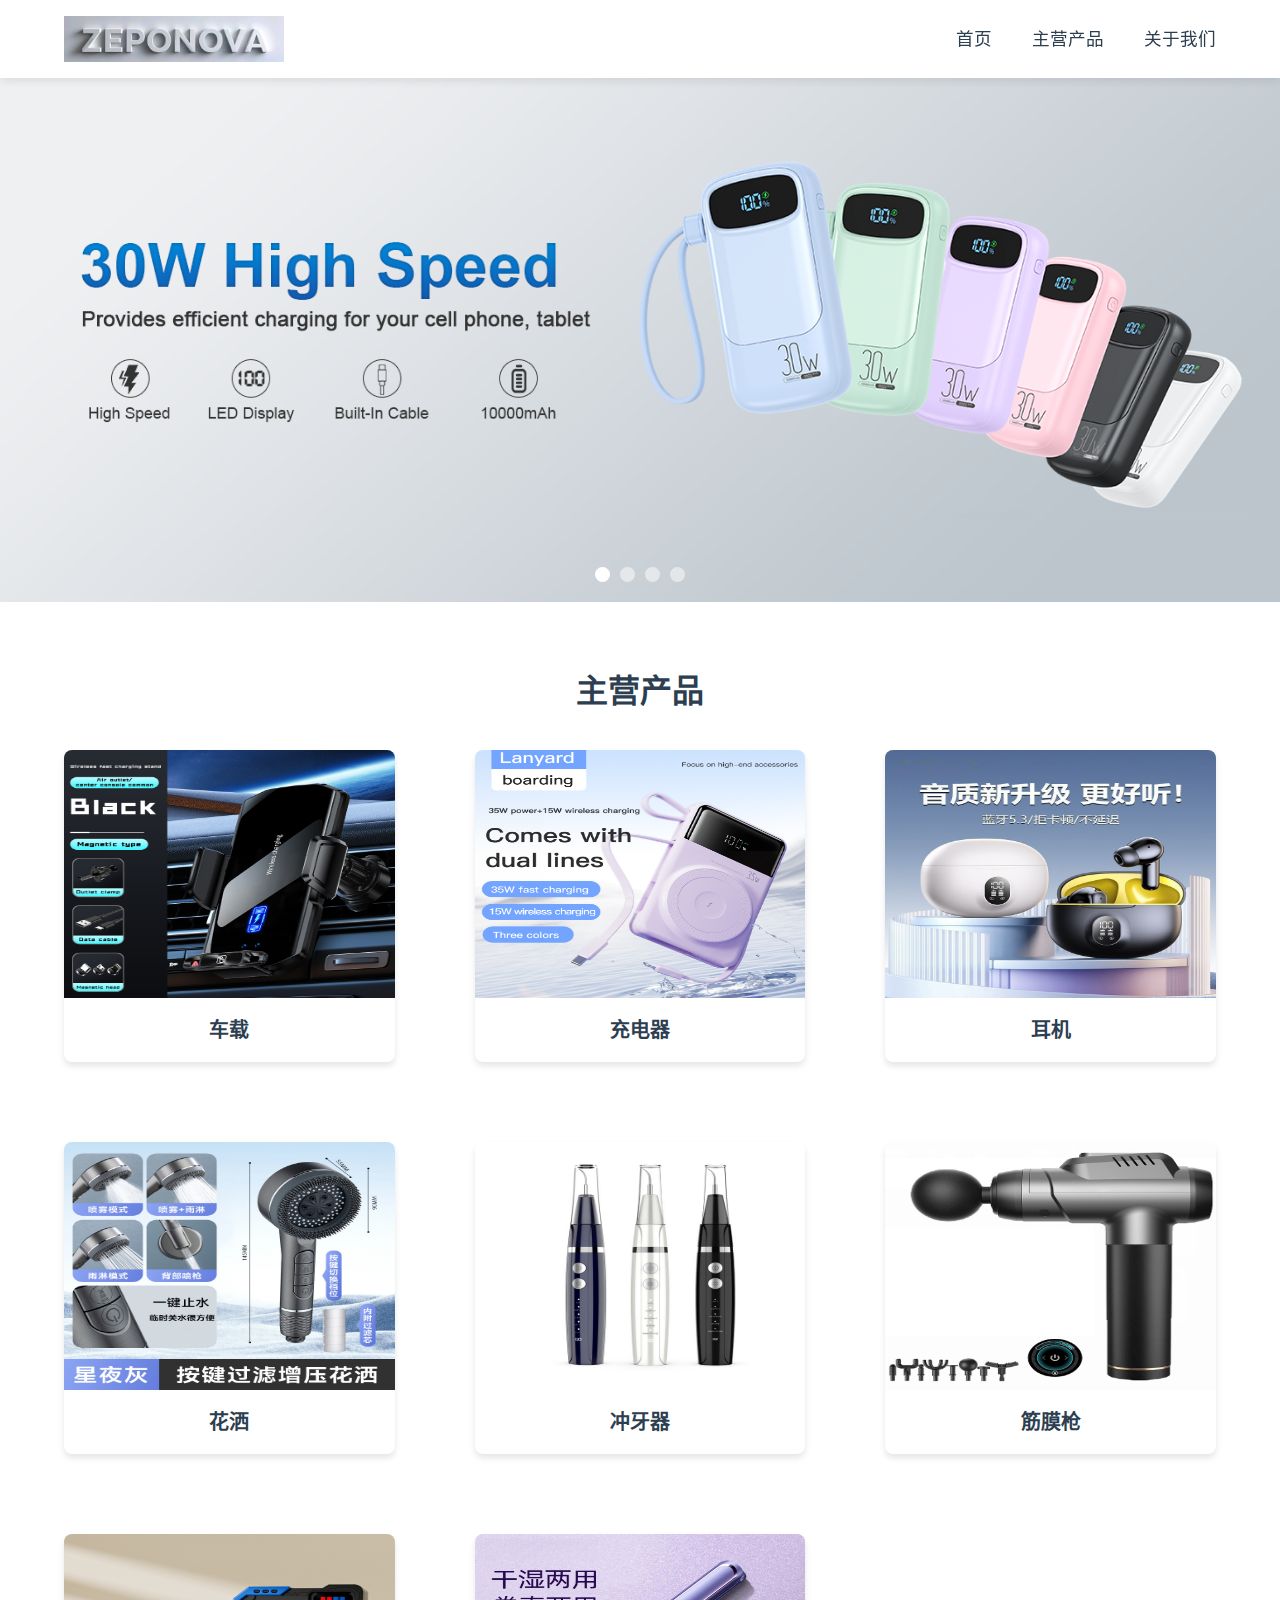
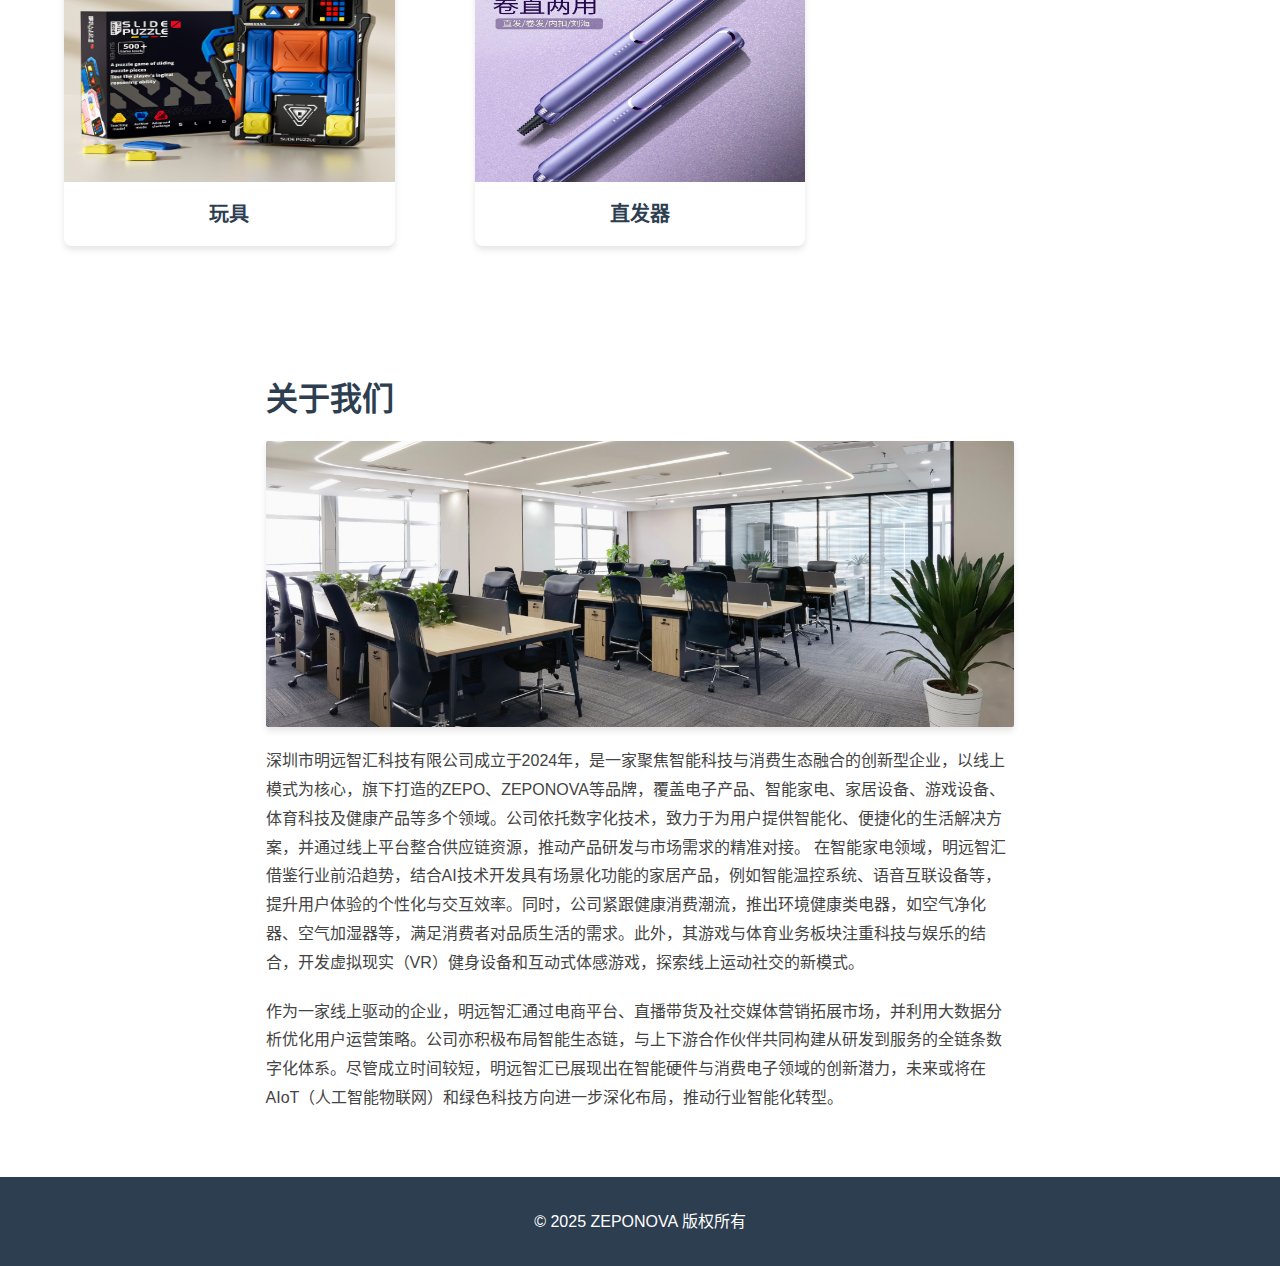
==== index.html @ fa23d210 "first commit" ====
<!DOCTYPE html>
<html lang="zh-CN">

<head>
    <meta charset="UTF-8">
    <meta name="viewport" content="width=device-width, initial-scale=1.0">
    <title>ZEPONOVA - 首页</title>
    <style>
        /* 基础样式重置 */
        * {
            margin: 0;
            padding: 0;
            box-sizing: border-box;
        }

        body {
            font-family: 'Segoe UI', Arial, sans-serif;
            line-height: 1.6;
        }

        /* 导航栏 */
        .navbar {
            padding: 1rem 5%;
            display: flex;
            justify-content: space-between;
            align-items: center;
            background: #f8f9fa;
        }

        .logo {
            width: 220px;
            /* 设置logo容器的宽度 */
            height: auto;
            /* 高度自适应 */
        }

        .logo img {
            width: 100%;
            /* 图片宽度填满容器 */
            height: auto;
            /* 高度自适应，保持图片比例 */
            display: block;
            /* 防止图片下方出现间隙 */
        }

        /* 轮播图 */
        .carousel {
            width: 100vw;
            height: calc(100vw / 2.44);
            /* 2.44:1 宽高比 */
            max-height: 80vh;
            /* 防止在超大屏幕上过高 */
            position: relative;
            overflow: hidden;
        }

        .carousel-item {
            position: absolute;
            width: 100%;
            height: 100%;
            opacity: 0;
            transition: opacity 1s ease;
        }

        .carousel-item img {
            width: 100%;
            height: 100%;
            object-fit: cover;
            object-position: center;
        }

        .carousel-item.active {
            opacity: 1;
        }

        .carousel-indicators {
            position: absolute;
            bottom: 20px;
            left: 50%;
            transform: translateX(-50%);
            display: flex;
            gap: 10px;
        }

        .indicator {
            width: 15px;
            height: 15px;
            border-radius: 50%;
            background: rgba(255, 255, 255, 0.5);
            cursor: pointer;
        }

        .indicator.active {
            background: white;
        }

        /* 商品分类 */
        .products {
            padding: 4rem 5%;
        }

        .tab-control {
            display: flex;
            gap: 2rem;
            margin-bottom: 2rem;
        }

        .tab-btn {
            padding: 0.8rem 2rem;
            background: #ecf0f1;
            border: none;
            cursor: pointer;
            border-radius: 4px;
        }

        .tab-btn.active {
            background: #3498db;
            color: white;
        }

        .products {
            padding: 4rem 5%;
            text-align: center;
        }

        .section-title {
            font-size: 2rem;
            color: #2c3e50;
            margin-bottom: 2rem;
            font-weight: 600;
        }

        .product-grid {
            display: grid;
            grid-template-columns: repeat(auto-fit, minmax(250px, 1fr));
            gap: 5rem;
            max-width: 1200px;
            margin: 0 auto;
        }

        .product-card {
            text-decoration: none;
            color: inherit;
            background: #ffffff;
            border-radius: 8px;
            overflow: hidden;
            box-shadow: 0 4px 6px rgba(0, 0, 0, 0.1);
            transition: transform 0.3s ease, box-shadow 0.3s ease;
            display: flex;
            flex-direction: column;
            height: 100%;
            /* 确保每一项高度一致 */
        }

        .product-card:hover {
            transform: translateY(-5px);
            box-shadow: 0 6px 12px rgba(0, 0, 0, 0.15);
        }

        .product-img {
            width: 100%;
            height: 0;
            padding-top: 75%;
            /* 4:3 宽高比 */
            background: #ffffff;
            /* 白边背景色 */
            position: relative;
            overflow: hidden;
        }

        .product-img img {
            position: absolute;
            top: 0;
            left: 0;
            width: 100%;
            height: 100%;
            object-fit: fill;
            /* 完整展示图片 */
        }

        .product-title {
            font-size: 1.25rem;
            margin: 1rem;
            color: #2c3e50;
            flex-grow: 1;
            /* 确保文字部分高度一致 */
            display: flex;
            align-items: center;
            justify-content: center;
        }

        /* 公司介绍 */
        .about {
            padding: 4rem 5%;
            background: #fff;
        }

        .about-content {
            align-items: center;
            gap: 3rem;
            max-width: 65%;
            margin: 0 auto;
        }

        .about h2 {
            font-size: 2rem;
            color: #2c3e50;
            margin-bottom: 1rem;
        }

        .about-img {
            border-radius: 2px;
            overflow: hidden;
            box-shadow: 0 4px 6px rgba(0, 0, 0, 0.1);
        }

        .about-img img {
            width: 100%;
            height: auto;
            display: block;
        }

        .about-text {
            flex: 1;
        }

        .about-text p {
            font-size: 1rem;
            color: #444;
            line-height: 1.8;
            margin-top: 20px;
        }

        /* 响应式设计 */
        @media (max-width: 768px) {
            .about-content {
                flex-direction: column;
            }

            .about-img {
                width: 100%;
            }
        }

        /* 底部 */
        footer {
            background: #2c3e50;
            color: white;
            text-align: center;
            padding: 2rem;
        }

        /* 修改后的导航栏样式 */
        .navbar {
            padding: 1rem 5%;
            display: flex;
            justify-content: space-between;
            align-items: center;
            background: #ffffff;
            box-shadow: 0 2px 10px rgba(0, 0, 0, 0.1);
            position: sticky;
            top: 0;
            z-index: 1000;
        }

        .nav-links {
            display: flex;
            gap: 2.5rem;
        }

        .nav-links a {
            color: #2c3e50;
            text-decoration: none;
            font-weight: 500;
            font-size: 1.1rem;
            position: relative;
            padding: 0.5rem 0;
            transition: all 0.3s ease;
        }

        /* 悬停效果 */
        .nav-links a::after {
            content: '';
            position: absolute;
            width: 0;
            height: 2px;
            background: #3498db;
            bottom: 0;
            left: 0;
            transition: width 0.3s ease;
        }

        .nav-links a:hover {
            color: #3498db;
        }

        .nav-links a:hover::after {
            width: 100%;
        }

        /* 当前页面指示 */
        /* .nav-links a.active {
            color: #3498db;
        }

        .nav-links a.active::after {
            width: 100%;
        } */
    </style>
</head>

<body>
    <!-- 导航栏 -->
    <nav class="navbar">
        <!-- 替换为图片logo -->
        <div class="logo">
            <img src="./res/images/logo1.jpg" alt="公司Logo">
        </div>
        <div class="nav-links">
            <a href="#">首页</a>
            <a href="#products">主营产品</a>
            <a href="#about">关于我们</a>
        </div>
    </nav>

    <!-- 轮播图 -->
    <section class="carousel">
        <div class="carousel-item active">
            <img src="./res/images/banner/1.png" alt="轮播图1">
        </div>
        <div class="carousel-item">
            <img src="./res/images/banner/2.png" alt="轮播图2">
        </div>
        <div class="carousel-item">
            <img src="./res/images/banner/3.png" alt="轮播图3">
        </div>
        <div class="carousel-item">
            <img src="./res/images/banner/4.png" alt="轮播图3">
        </div>
        <div class="carousel-indicators">
            <div class="indicator active"></div>
            <div class="indicator"></div>
            <div class="indicator"></div>
            <div class="indicator"></div>
        </div>
    </section>

    <!-- 商品分类部分 -->
    <section class="products" id="products">
        <h2 class="section-title">主营产品</h2>
        <div class="product-grid">
            <!-- 单个商品分类项 -->
            <a href="javascript:void()" class="product-card">
                <div class="product-img">
                    <img src="./res/images/01/1.jpg" alt="分类1">
                </div>
                <h3 class="product-title">车载</h3>
            </a>

            <a href="javascript:void()" class="product-card">
                <div class="product-img">
                    <img src="./res/images/02/1.jpg" alt="分类2">
                </div>
                <h3 class="product-title">充电器</h3>
            </a>
            <a href="javascript:void()" class="product-card">
                <div class="product-img">
                    <img src="./res/images/03/1.jpg" alt="分类3">
                </div>
                <h3 class="product-title">耳机</h3>
            </a>
            <a href="javascript:void()" class="product-card">
                <div class="product-img">
                    <img src="./res/images/04/1.jpg" alt="分类4">
                </div>
                <h3 class="product-title">花洒</h3>
            </a>
            <a href="javascript:void()" class="product-card">
                <div class="product-img">
                    <img src="./res/images/05/1.jpg" alt="分类5">
                </div>
                <h3 class="product-title">冲牙器</h3>
            </a>
            <a href="javascript:void()" class="product-card">
                <div class="product-img">
                    <img src="./res/images/06/1.png" alt="分类6">
                </div>
                <h3 class="product-title">筋膜枪</h3>
            </a>
            <a href="javascript:void()" class="product-card">
                <div class="product-img">
                    <img src="./res/images/07/1.jpg" alt="分类7">
                </div>
                <h3 class="product-title">玩具</h3>
            </a>
            <a href="javascript:void()" class="product-card">
                <div class="product-img">
                    <img src="./res/images/08/1.jpg" alt="分类8">
                </div>
                <h3 class="product-title">直发器</h3>
            </a>

        </div>
    </section>

    <!-- 公司介绍 -->
    <section class="about" id="about">
        <div class="about-content">
            <h2>关于我们</h2>
            <div class="about-img">
                <img src="./res/images/about.jpg" alt="关于我们">
            </div>
            <div class="about-text">
                <p>
                    深圳市明远智汇科技有限公司成立于2024年，是一家聚焦智能科技与消费生态融合的创新型企业，以线上模式为核心，旗下打造的ZEPO、ZEPONOVA等品牌，覆盖电子产品、智能家电、家居设备、游戏设备、体育科技及健康产品等多个领域。公司依托数字化技术，致力于为用户提供智能化、便捷化的生活解决方案，并通过线上平台整合供应链资源，推动产品研发与市场需求的精准对接。
                    在智能家电领域，明远智汇借鉴行业前沿趋势，结合AI技术开发具有场景化功能的家居产品，例如智能温控系统、语音互联设备等，提升用户体验的个性化与交互效率。同时，公司紧跟健康消费潮流，推出环境健康类电器，如空气净化器、空气加湿器等，满足消费者对品质生活的需求。此外，其游戏与体育业务板块注重科技与娱乐的结合，开发虚拟现实（VR）健身设备和互动式体感游戏，探索线上运动社交的新模式。
                </p>

                <p>
                    作为一家线上驱动的企业，明远智汇通过电商平台、直播带货及社交媒体营销拓展市场，并利用大数据分析优化用户运营策略。公司亦积极布局智能生态链，与上下游合作伙伴共同构建从研发到服务的全链条数字化体系。尽管成立时间较短，明远智汇已展现出在智能硬件与消费电子领域的创新潜力，未来或将在AIoT（人工智能物联网）和绿色科技方向进一步深化布局，推动行业智能化转型。
                </p>
            </div>
        </div>
    </section>

    <!-- 底部 -->
    <footer>
        <p>&copy; 2025 ZEPONOVA 版权所有</p>
    </footer>

    <script>
        // 轮播图功能
        let currentSlide = 0;
        const slides = document.querySelectorAll('.carousel-item');
        const indicators = document.querySelectorAll('.indicator');

        function showSlide(n) {
            slides.forEach(slide => slide.classList.remove('active'));
            indicators.forEach(indicator => indicator.classList.remove('active'));

            currentSlide = (n + slides.length) % slides.length;
            slides[currentSlide].classList.add('active');
            indicators[currentSlide].classList.add('active');
        }

        // 自动播放
        let slideInterval = setInterval(() => {
            showSlide(currentSlide + 1);
        }, 5000);

        // 指示器点击
        indicators.forEach((indicator, index) => {
            indicator.addEventListener('click', () => {
                clearInterval(slideInterval);
                showSlide(index);
                slideInterval = setInterval(() => {
                    showSlide(currentSlide + 1);
                }, 5000);
            });
        });


    </script>
</body>

</html>
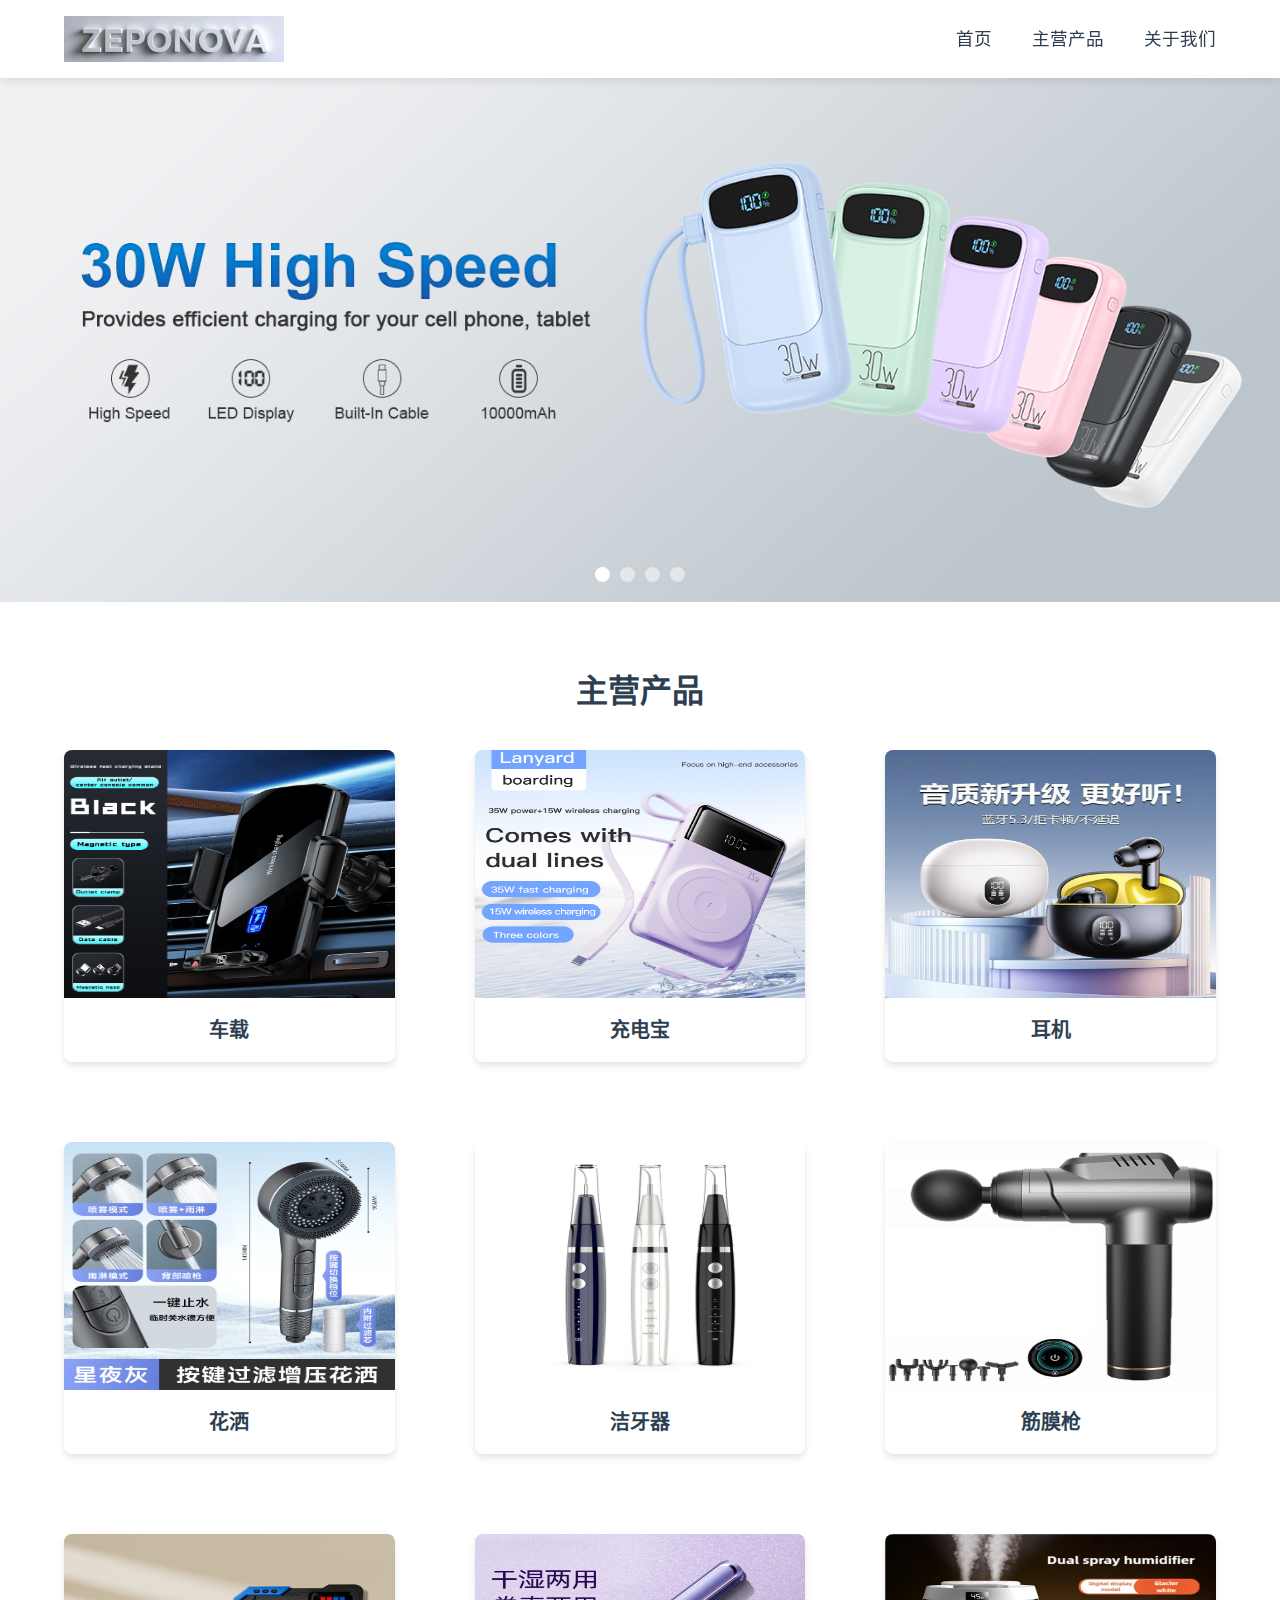
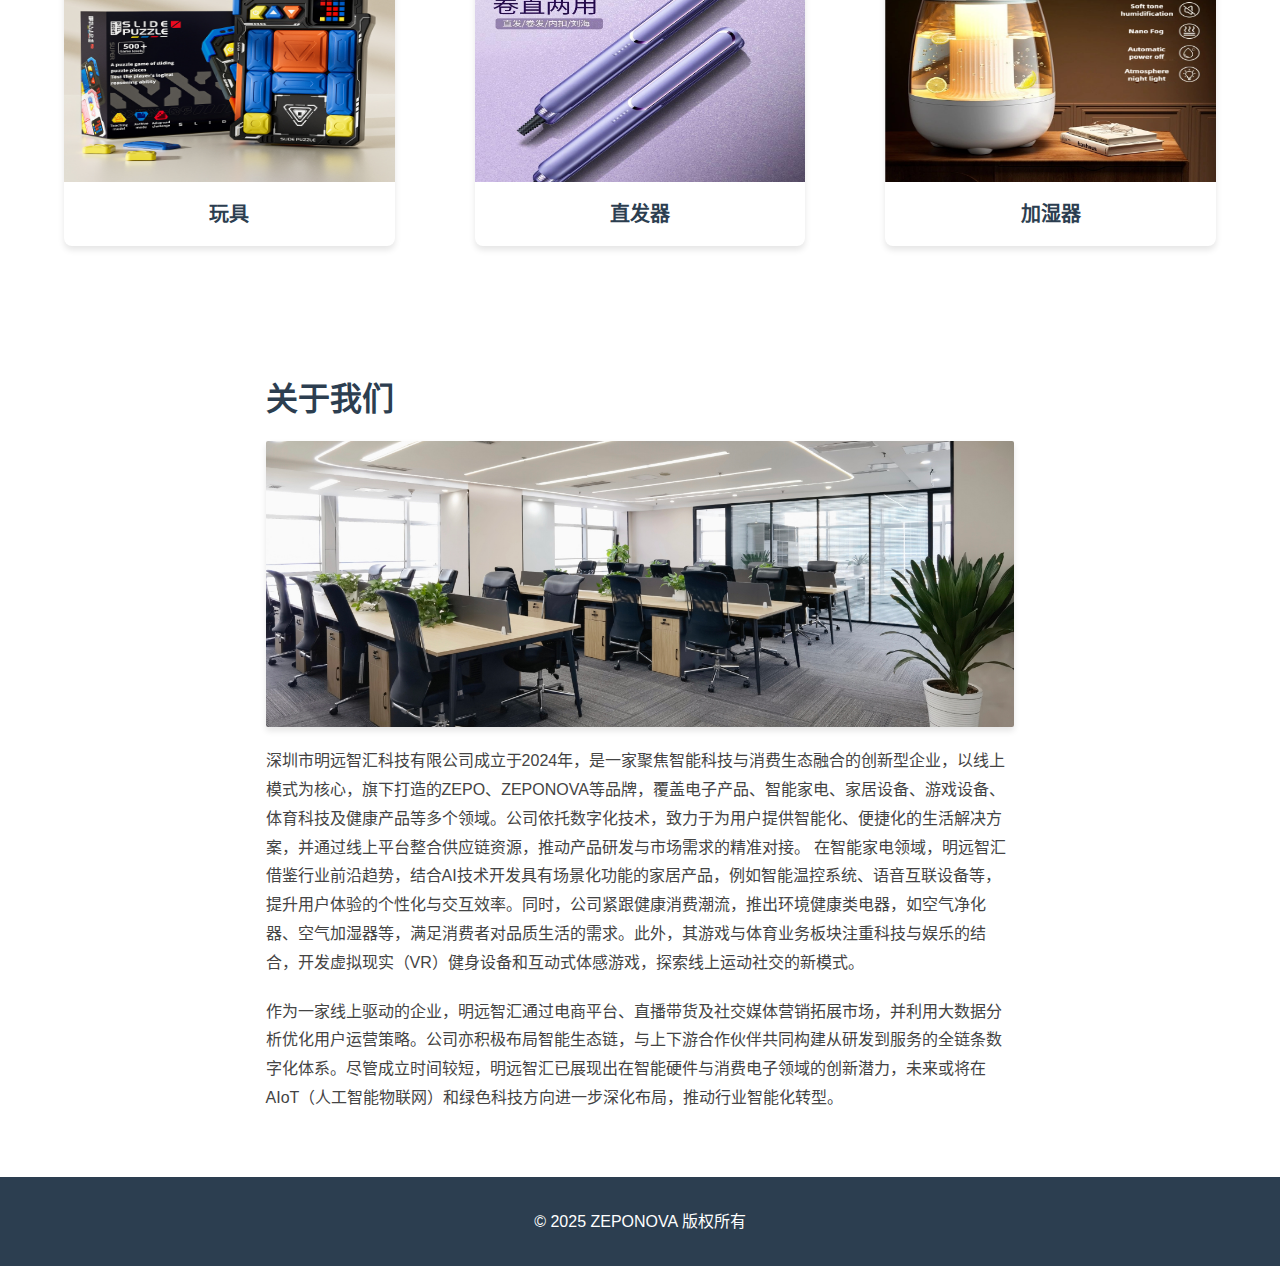
==== commit 3c276f89: "add category" ====
--- a/index.html
+++ b/index.html
@@ -350,55 +350,62 @@
         <h2 class="section-title">主营产品</h2>
         <div class="product-grid">
             <!-- 单个商品分类项 -->
-            <a href="javascript:void()" class="product-card">
+            <a href="category1.html" class="product-card">
                 <div class="product-img">
                     <img src="./res/images/01/1.jpg" alt="分类1">
                 </div>
                 <h3 class="product-title">车载</h3>
             </a>
 
-            <a href="javascript:void()" class="product-card">
+            <a href="category2.html" class="product-card">
                 <div class="product-img">
                     <img src="./res/images/02/1.jpg" alt="分类2">
                 </div>
-                <h3 class="product-title">充电器</h3>
-            </a>
-            <a href="javascript:void()" class="product-card">
+                <h3 class="product-title">充电宝</h3>
+            </a>
+            <a href="category3.html" class="product-card">
                 <div class="product-img">
                     <img src="./res/images/03/1.jpg" alt="分类3">
                 </div>
                 <h3 class="product-title">耳机</h3>
             </a>
-            <a href="javascript:void()" class="product-card">
+            <a href="category4.html" class="product-card">
                 <div class="product-img">
                     <img src="./res/images/04/1.jpg" alt="分类4">
                 </div>
                 <h3 class="product-title">花洒</h3>
             </a>
-            <a href="javascript:void()" class="product-card">
+            <a href="category5.html" class="product-card">
                 <div class="product-img">
                     <img src="./res/images/05/1.jpg" alt="分类5">
                 </div>
-                <h3 class="product-title">冲牙器</h3>
-            </a>
-            <a href="javascript:void()" class="product-card">
+                <h3 class="product-title">洁牙器</h3>
+            </a>
+            <a href="category6.html" class="product-card">
                 <div class="product-img">
                     <img src="./res/images/06/1.png" alt="分类6">
                 </div>
                 <h3 class="product-title">筋膜枪</h3>
             </a>
-            <a href="javascript:void()" class="product-card">
+            <a href="category7.html" class="product-card">
                 <div class="product-img">
                     <img src="./res/images/07/1.jpg" alt="分类7">
                 </div>
                 <h3 class="product-title">玩具</h3>
             </a>
-            <a href="javascript:void()" class="product-card">
+            <a href="category8.html" class="product-card">
                 <div class="product-img">
                     <img src="./res/images/08/1.jpg" alt="分类8">
                 </div>
                 <h3 class="product-title">直发器</h3>
             </a>
+            <a href="category9.html" class="product-card">
+                <div class="product-img">
+                    <img src="./res/images/09/1.png" alt="分类9">
+                </div>
+                <h3 class="product-title">加湿器</h3>
+            </a>
+
 
         </div>
     </section>
